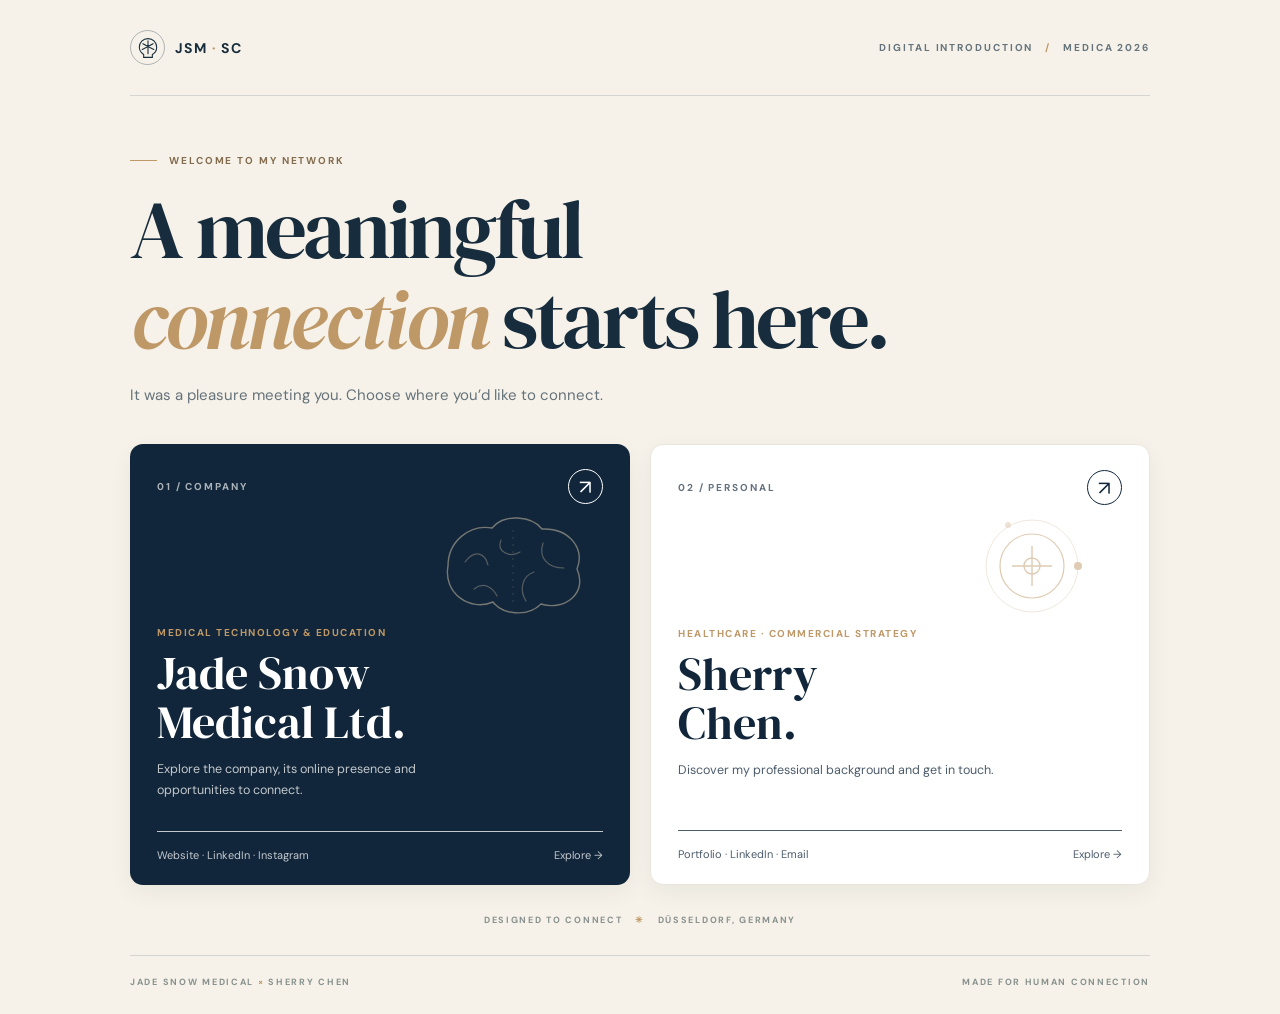
==== index.html @ 22fd9525 "Initial NFC landing page for Jade Snow Medical x Sherry Chen" ====
<!doctype html>
<html lang="en">
<head>
  <meta charset="utf-8">
  <meta name="viewport" content="width=device-width, initial-scale=1">
  <meta name="theme-color" content="#11263A">
  <meta name="description" content="Connect with Jade Snow Medical Ltd. and Sherry Chen. A digital introduction for MEDICA 2026.">
  <meta property="og:title" content="Jade Snow Medical × Sherry Chen">
  <meta property="og:description" content="A digital introduction: clinical innovation and professional connections.">
  <title>Jade Snow Medical × Sherry Chen | Connect</title>
  <link rel="stylesheet" href="styles.css">
  <script defer src="script.js"></script>
</head>
<body>
  <div class="page-shell">
    <header class="site-header">
      <a class="wordmark" href="#home" aria-label="Go to home">
        <span class="brand-mark" aria-hidden="true"><svg viewBox="0 0 36 36" fill="none"><path d="M18 5c-7 0-12 5-12 12 0 5 3 8 6 10v4h12v-4c4-2 6-5 6-10 0-7-5-12-12-12Z" stroke="currentColor" stroke-width="1.5"/><path d="M18 8v18M11 12l7 4 7-4M10 20l8-4 8 4" stroke="currentColor" stroke-width="1.5" stroke-linecap="round"/></svg></span>
        <span>JSM <span class="wordmark-dot">·</span> SC</span>
      </a>
      <span class="header-note">DIGITAL INTRODUCTION <span aria-hidden="true">/</span> MEDICA 2026</span>
    </header>

    <main id="main-content">
      <section class="view view-home is-active" id="home" aria-labelledby="home-title">
        <div class="eyebrow"><span class="eyebrow-line"></span> WELCOME TO MY NETWORK</div>
        <h1 id="home-title">A meaningful<br><em>connection</em> starts here.</h1>
        <p class="intro">It was a pleasure meeting you. Choose where you’d like to connect.</p>

        <div class="choice-grid">
          <a class="choice-card company-card" href="#jade-snow" aria-label="Explore Jade Snow Medical Ltd. company links">
            <div class="choice-top"><span class="card-index">01 / COMPANY</span><span class="arrow-circle" aria-hidden="true">↗</span></div>
            <div class="choice-visual" aria-hidden="true"><svg viewBox="0 0 180 118" fill="none"><path d="M25 60c0-25 22-42 44-38 12-15 40-12 50 1 28-1 43 20 35 40 11 25-13 42-36 35-14 14-39 10-48-2-23 10-50-9-45-36Z" stroke="currentColor" stroke-width="1.4"/><path d="M42 56c10-13 20-9 23 3m13-25c-5 12 9 18 19 12m23-9c-5 15 5 25 21 25M51 83c10-8 19-1 23 7m37-24c-12 4-15 18-8 29" stroke="currentColor" stroke-width="1.2" stroke-linecap="round" opacity=".7"/><path d="M90 24v74" stroke="currentColor" opacity=".4" stroke-dasharray="2 5"/></svg></div>
            <div><p class="choice-kicker">Medical technology & education</p><h2>Jade Snow<br>Medical Ltd.</h2><p class="choice-desc">Explore the company, its online presence and opportunities to connect.</p></div>
            <div class="choice-footer"><span>Website · LinkedIn · Instagram</span><span aria-hidden="true">Explore →</span></div>
          </a>
          <a class="choice-card personal-card" href="#sherry" aria-label="Explore Sherry Chen professional links">
            <div class="choice-top"><span class="card-index">02 / PERSONAL</span><span class="arrow-circle" aria-hidden="true">↗</span></div>
            <div class="choice-visual orbit" aria-hidden="true"><svg viewBox="0 0 180 118" fill="none"><circle cx="90" cy="59" r="32" stroke="currentColor" stroke-width="1.2"/><circle cx="90" cy="59" r="46" stroke="currentColor" stroke-width="1" opacity=".45"/><path d="M90 39v40M70 59h40" stroke="currentColor" stroke-width="1.4"/><circle cx="90" cy="59" r="8" stroke="currentColor" stroke-width="1.4"/><circle cx="136" cy="59" r="4" fill="currentColor"/><circle cx="66" cy="18" r="3" fill="currentColor" opacity=".55"/></svg></div>
            <div><p class="choice-kicker">Healthcare · Commercial strategy</p><h2>Sherry<br>Chen.</h2><p class="choice-desc">Discover my professional background and get in touch.</p></div>
            <div class="choice-footer"><span>Portfolio · LinkedIn · Email</span><span aria-hidden="true">Explore →</span></div>
          </a>
        </div>
        <p class="footer-aside">DESIGNED TO CONNECT <span aria-hidden="true">✳</span> DÜSSELDORF, GERMANY</p>
      </section>

      <section class="view view-detail" id="jade-snow" aria-labelledby="company-title" hidden>
        <a href="#home" class="back-link">← <span>Back to introductions</span></a>
        <div class="detail-head company-head"><span class="detail-tag">01 / COMPANY</span><div class="detail-symbol" aria-hidden="true">✳</div><h1 id="company-title">Jade Snow<br><em>Medical Ltd.</em></h1><p>Medical technology, surgical simulation and clinical education.</p></div>
        <div class="links-panel"><div class="panel-heading"><h2>Explore Jade Snow</h2><span>OFFICIAL CHANNELS</span></div>
          <a class="link-card" href="https://jadesnow-medical.com/" target="_blank" rel="noopener noreferrer"><span class="link-icon">◎</span><span class="link-copy"><strong>Company website</strong><small>Visit Jade Snow Medical</small></span><span class="link-arrow" aria-hidden="true">↗</span></a>
          <a class="link-card" href="https://www.linkedin.com/company/jade-snow-medical/home/?viewAsMember=true" target="_blank" rel="noopener noreferrer"><span class="link-icon link-monogram">in</span><span class="link-copy"><strong>LinkedIn</strong><small>Follow the company</small></span><span class="link-arrow" aria-hidden="true">↗</span></a>
          <a class="link-card" href="https://www.instagram.com/neuro__surg?mdxt=MTg2dWVrajA1NTFmdQ==" target="_blank" rel="noopener noreferrer"><span class="link-icon">▣</span><span class="link-copy"><strong>Instagram</strong><small>See updates and moments</small></span><span class="link-arrow" aria-hidden="true">↗</span></a>
        </div>
        <div class="related-link"><span>Looking to connect personally?</span><a href="#sherry">Meet Sherry Chen →</a></div>
      </section>

      <section class="view view-detail" id="sherry" aria-labelledby="personal-title" hidden>
        <a href="#home" class="back-link">← <span>Back to introductions</span></a>
        <div class="detail-head personal-head"><span class="detail-tag">02 / PERSONAL</span><div class="detail-symbol" aria-hidden="true">✦</div><h1 id="personal-title">Sherry<br><em>Chen.</em></h1><p>Connecting clinical experience, MedTech and commercial strategy.</p></div>
        <div class="links-panel"><div class="panel-heading"><h2>Let's connect</h2><span>PROFESSIONAL LINKS</span></div>
          <a class="link-card" href="https://sherry-shiuanting-chen.github.io/sherry-chen-portfolio/sherry.html" target="_blank" rel="noopener noreferrer"><span class="link-icon">◎</span><span class="link-copy"><strong>Personal website</strong><small>Explore my portfolio</small></span><span class="link-arrow" aria-hidden="true">↗</span></a>
          <a class="link-card" href="https://www.linkedin.com/in/sherry-chen-334250164" target="_blank" rel="noopener noreferrer"><span class="link-icon link-monogram">in</span><span class="link-copy"><strong>LinkedIn</strong><small>Connect professionally</small></span><span class="link-arrow" aria-hidden="true">↗</span></a>
          <a class="link-card" href="mailto:shiuantingchen@gmail.com"><span class="link-icon">✉</span><span class="link-copy"><strong>Email me</strong><small>shiuantingchen@gmail.com</small></span><span class="link-arrow" aria-hidden="true">↗</span></a>
          <a class="link-card subtle" href="sherry-chen.vcf" download="Sherry-Chen.vcf"><span class="link-icon">＋</span><span class="link-copy"><strong>Save my contact</strong><small>Download a contact card</small></span><span class="link-arrow" aria-hidden="true">↓</span></a>
        </div>
        <div class="related-link"><span>Interested in the company?</span><a href="#jade-snow">Explore Jade Snow Medical →</a></div>
      </section>
    </main>

    <footer class="site-footer"><span>JADE SNOW MEDICAL <span aria-hidden="true">×</span> SHERRY CHEN</span><span>MADE FOR HUMAN CONNECTION</span></footer>
  </div>
</body>
</html>
---- styles.css ----
@import url('https://fonts.googleapis.com/css2?family=DM+Sans:wght@400;500;600;700&family=DM+Serif+Display:ital@0;1&display=swap');
:root { --navy:#11263a; --navy2:#1b3950; --cream:#f6f2e9; --gold:#bf9867; --ink:#172c3c; --muted:#64737c; --line:#e0e2df; --white:#fff; color-scheme:light; }
*{box-sizing:border-box}html{scroll-behavior:smooth}body{margin:0;color:var(--ink);background:var(--cream);font-family:'DM Sans',-apple-system,BlinkMacSystemFont,'Segoe UI',sans-serif;-webkit-font-smoothing:antialiased}a{color:inherit;text-decoration:none}a:focus-visible{outline:3px solid #c28d43;outline-offset:4px}button{font:inherit}.page-shell{width:min(100% - 42px,1020px);margin:auto;min-height:100svh;display:flex;flex-direction:column}.site-header{display:flex;align-items:center;justify-content:space-between;padding:30px 0;border-bottom:1px solid rgba(21,49,67,.15)}.wordmark{display:inline-flex;align-items:center;gap:10px;font-size:14px;letter-spacing:.1em;font-weight:700}.brand-mark{width:35px;height:35px;border:1px solid rgba(17,38,58,.3);border-radius:50%;display:grid;place-items:center}.brand-mark svg{width:26px;height:26px}.wordmark-dot{color:var(--gold)}.header-note,.footer-aside,.site-footer,.eyebrow,.card-index,.detail-tag,.panel-heading>span{font-size:10px;font-weight:700;letter-spacing:.19em}.header-note{color:var(--muted)}.header-note span{padding:0 8px;color:var(--gold)}main{flex:1}.view{max-width:100%;animation:appear .28s ease both}.view[hidden]{display:none!important}@keyframes appear{from{opacity:0;transform:translateY(7px)}to{opacity:1;transform:translateY(0)}}.view-home{padding:58px 0 29px}.eyebrow{display:flex;gap:12px;align-items:center;color:#846c4e}.eyebrow-line{height:1px;width:27px;background:var(--gold)}h1,h2,p{margin-top:0}.view-home h1,.detail-head h1{font-family:'DM Serif Display',Georgia,serif;font-weight:400;letter-spacing:-.038em}.view-home h1{font-size:clamp(49px,8vw,83px);line-height:1.08;margin:18px 0}.view-home h1 em,.detail-head h1 em{font-weight:400;color:var(--gold)}.intro{font-size:15px;line-height:1.8;color:#65727a;margin:0 0 35px;max-width:520px}.choice-grid{display:grid;grid-template-columns:1fr 1fr;gap:20px}.choice-card{border-radius:13px;padding:25px 27px 23px;min-height:388px;display:flex;flex-direction:column;position:relative;overflow:hidden;box-shadow:0 8px 24px rgba(10,28,44,.055);transition:transform .2s ease,box-shadow .2s ease}.choice-card:hover{transform:translateY(-4px);box-shadow:0 17px 36px rgba(10,28,44,.13)}.company-card{background:var(--navy);color:#fff}.personal-card{background:#fff;color:var(--navy);border:1px solid #e9e5dd}.choice-top,.choice-footer{display:flex;justify-content:space-between;align-items:center;gap:8px}.card-index{opacity:.65}.arrow-circle{width:35px;height:35px;border:1px solid currentColor;border-radius:50%;display:grid;place-items:center;font-size:20px}.choice-visual{height:122px;display:flex;align-items:center;justify-content:flex-end;opacity:.5}.choice-visual svg{height:118px;width:180px}.company-card .choice-visual{color:#d9c7ad}.personal-card .choice-visual{color:var(--gold)}.choice-kicker{font-size:10px;text-transform:uppercase;letter-spacing:.15em;color:var(--gold);font-weight:700;margin:0 0 10px}.choice-card h2{font-family:'DM Serif Display',Georgia,serif;font-weight:400;font-size:clamp(30px,4.2vw,46px);line-height:1.06;margin:0 0 12px}.choice-desc{max-width:330px;font-size:12.5px;line-height:1.7;opacity:.75;margin:0 0 30px}.choice-footer{margin-top:auto;border-top:1px solid currentColor;padding-top:16px;font-size:11px;opacity:.75}.footer-aside{margin:29px 0 0;color:#89918e;text-align:center;font-size:9px}.footer-aside span{color:var(--gold);padding:0 9px}.site-footer{display:flex;gap:12px;justify-content:space-between;border-top:1px solid rgba(21,49,67,.15);padding:20px 0 26px;color:#88918e;font-size:9px}.site-footer span span{color:var(--gold)}.view-detail{width:min(100%,630px);margin:0 auto;padding:32px 0 66px}.back-link{display:inline-flex;align-items:center;gap:9px;color:#586c79;font-size:12px;font-weight:600;margin:0 0 24px;padding:10px 0}.back-link:hover{text-decoration:underline}.detail-head{border-radius:14px;padding:34px 34px 31px;position:relative;overflow:hidden;min-height:260px}.company-head{background:var(--navy);color:#fff}.personal-head{background:#e9e4da;color:var(--navy)}.detail-tag{opacity:.65}.detail-symbol{position:absolute;right:35px;top:25px;color:var(--gold);font-size:44px}.detail-head h1{font-size:clamp(43px,9vw,65px);line-height:1.06;margin:29px 0 13px}.detail-head p{font-size:13px;line-height:1.65;max-width:370px;margin:0;opacity:.78}.links-panel{margin-top:25px}.panel-heading{display:flex;justify-content:space-between;align-items:end;gap:10px;margin-bottom:14px}.panel-heading h2{font-size:17px;font-weight:700;margin:0}.panel-heading>span{color:#8b948f;font-size:9px}.link-card{display:flex;align-items:center;gap:15px;border:1px solid #dddeda;border-radius:10px;background:#fff;padding:16px;margin:10px 0;transition:border-color .15s,transform .15s}.link-card:hover{border-color:#be9b6f;transform:translateX(3px)}.link-icon{height:38px;width:38px;border:1px solid #d8d9d5;border-radius:50%;display:grid;place-items:center;font-size:22px;font-family:Georgia,serif;color:#8c6c48;flex-shrink:0}.link-monogram{font:bold 16px Arial,sans-serif}.link-copy{display:flex;flex-direction:column;gap:5px;min-width:0;flex:1}.link-copy strong{font-size:13px}.link-copy small{color:#6a777b;font-size:11px;overflow-wrap:anywhere}.link-arrow{color:#a08869;font-size:20px}.link-card.subtle{background:transparent;border-style:dashed}.related-link{margin-top:24px;display:flex;gap:10px;justify-content:space-between;flex-wrap:wrap;font-size:12px;color:#6a777b}.related-link a{font-weight:700;color:var(--navy);text-decoration:underline;text-underline-offset:3px}@media(max-width:690px){.page-shell{width:min(100% - 32px,520px)}.site-header{padding:19px 0}.header-note{font-size:8px;letter-spacing:.08em}.view-home{padding:38px 0 22px}.view-home h1{font-size:clamp(45px,11vw,67px)}.intro{font-size:13px;margin-bottom:24px}.choice-grid{grid-template-columns:1fr;gap:14px}.choice-card{min-height:310px;padding:22px}.choice-visual{position:absolute;right:15px;top:36px;height:90px;opacity:.4}.choice-visual svg{width:138px;height:91px}.choice-card h2{font-size:38px}.choice-card .choice-kicker{margin-top:53px}.choice-desc{font-size:12px;margin-bottom:18px;max-width:250px}.choice-footer{font-size:10px}.site-footer{font-size:8px;line-height:1.5;letter-spacing:.07em}.detail-head{padding:25px 24px 28px;min-height:240px}.view-detail{padding:20px 0 50px}.link-card{padding:13px}}@media(prefers-reduced-motion:reduce){*,*::before,*::after{scroll-behavior:auto!important;animation:none!important;transition:none!important}}@media print{body{background:white}.choice-grid{display:block}.choice-card{break-inside:avoid;margin-bottom:15px}.site-header,.site-footer{display:none}}
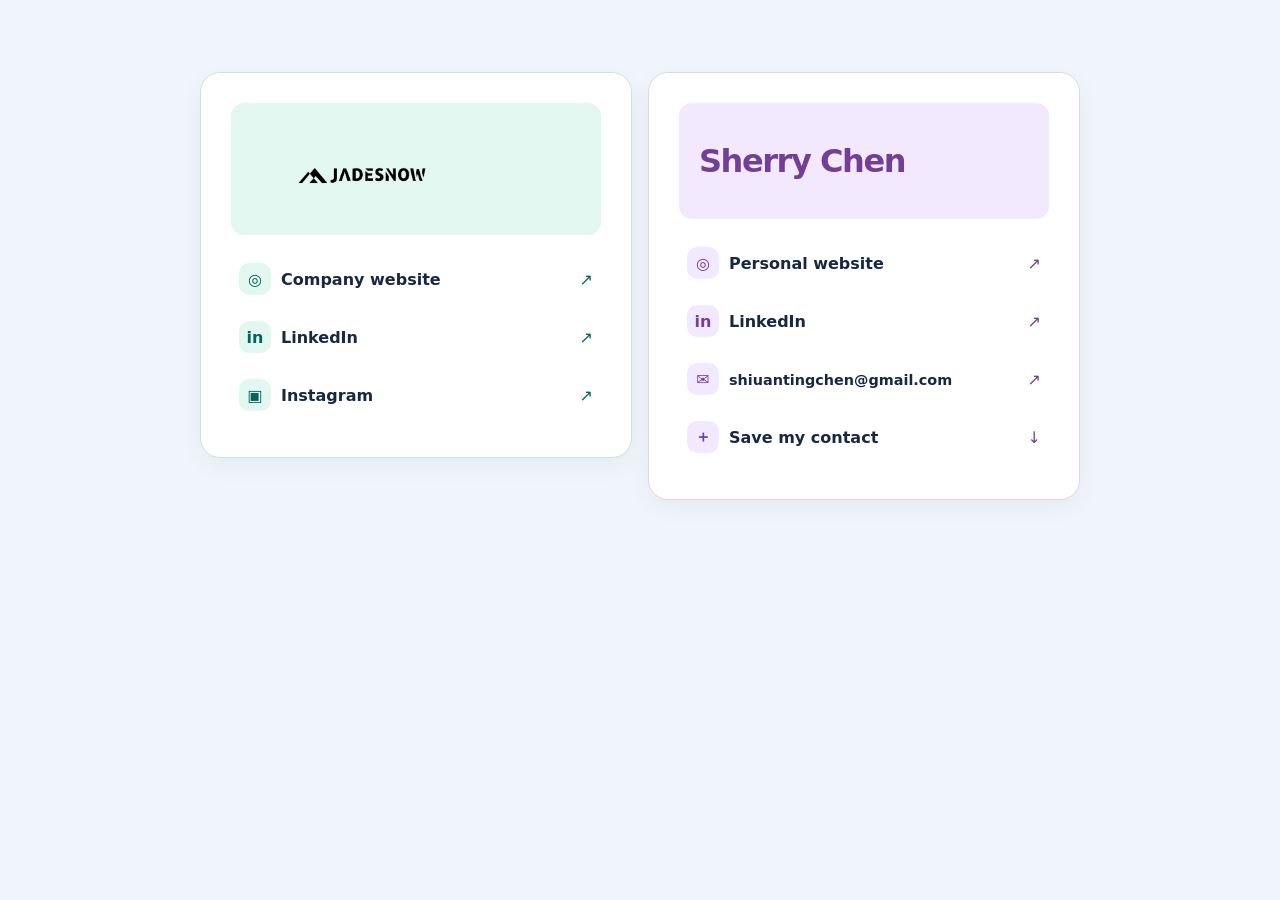
==== commit 245263cf: "Redesign landing page as single-page split layout with logo" ====
--- a/index.html
+++ b/index.html
@@ -1,74 +1,46 @@
 <!doctype html>
 <html lang="en">
 <head>
-  <meta charset="utf-8">
-  <meta name="viewport" content="width=device-width, initial-scale=1">
-  <meta name="theme-color" content="#11263A">
-  <meta name="description" content="Connect with Jade Snow Medical Ltd. and Sherry Chen. A digital introduction for MEDICA 2026.">
-  <meta property="og:title" content="Jade Snow Medical × Sherry Chen">
-  <meta property="og:description" content="A digital introduction: clinical innovation and professional connections.">
-  <title>Jade Snow Medical × Sherry Chen | Connect</title>
-  <link rel="stylesheet" href="styles.css">
-  <script defer src="script.js"></script>
+<meta charset="utf-8">
+<meta name="viewport" content="width=device-width, initial-scale=1">
+<title>Jade Snow Medical | Sherry Chen</title>
+<style>
+*{box-sizing:border-box}
+body{margin:0;background:#f4f0e7;color:#13293a;font:16px system-ui,sans-serif}
+main{width:min(100% - 32px,880px);margin:clamp(20px,6vw,72px) auto;display:grid;gap:16px}
+section{background:#fffdf9;border:1px solid #e4ded2;border-radius:20px;padding:clamp(16px,4vw,30px)}
+h1,h2{margin:0 0 18px;font:600 32px Georgia,serif}
+h1 img{display:block;width:min(100%,230px);height:auto}
+.link-card{display:grid;grid-template-columns:28px 1fr auto;gap:10px;align-items:center;min-height:52px;padding:8px 12px;border-top:1px solid #e4ded2;color:inherit;text-decoration:none}
+.link-card:hover,.link-card:focus-visible{background:#f4f0e7}
+.link-copy small{display:none}
+.link-arrow{color:#795e3d}
+@media(min-width:720px){main{grid-template-columns:1fr 1fr;align-items:start}}
+
+body{background:#eff5fa;color:#172942}
+section{--accent:#00665b;--tint:#e2f7ef;background:#fff;border-color:#c9e4da;box-shadow:0 8px 24px #1729420c}
+section:last-child{--accent:#733f96;--tint:#f3e9ff;border-color:#e2d3ef}
+h1,h2{display:grid;align-items:center;min-height:116px;padding:16px 20px;border-radius:13px;background:var(--tint);color:var(--accent)}
+h2{font-family:"Avenir Next",system-ui,sans-serif;letter-spacing:-.045em}
+h1 img{width:min(100%,200px)}
+.link-card{grid-template-columns:32px minmax(0,1fr) auto;margin-block:6px;border:0;border-radius:11px;padding-inline:8px}
+.link-icon{display:grid;place-items:center;width:32px;height:32px;border-radius:10px;background:var(--tint);color:var(--accent);font-weight:700}
+.link-arrow{color:var(--accent)}
+.link-card:hover,.link-card:focus-visible{background:var(--tint)}
+.link-card:focus-visible{outline:2px solid var(--accent);outline-offset:2px}
+.email-address{font-size:.9em;overflow-wrap:anywhere}
+</style>
 </head>
-<body>
-  <div class="page-shell">
-    <header class="site-header">
-      <a class="wordmark" href="#home" aria-label="Go to home">
-        <span class="brand-mark" aria-hidden="true"><svg viewBox="0 0 36 36" fill="none"><path d="M18 5c-7 0-12 5-12 12 0 5 3 8 6 10v4h12v-4c4-2 6-5 6-10 0-7-5-12-12-12Z" stroke="currentColor" stroke-width="1.5"/><path d="M18 8v18M11 12l7 4 7-4M10 20l8-4 8 4" stroke="currentColor" stroke-width="1.5" stroke-linecap="round"/></svg></span>
-        <span>JSM <span class="wordmark-dot">·</span> SC</span>
-      </a>
-      <span class="header-note">DIGITAL INTRODUCTION <span aria-hidden="true">/</span> MEDICA 2026</span>
-    </header>
-
-    <main id="main-content">
-      <section class="view view-home is-active" id="home" aria-labelledby="home-title">
-        <div class="eyebrow"><span class="eyebrow-line"></span> WELCOME TO MY NETWORK</div>
-        <h1 id="home-title">A meaningful<br><em>connection</em> starts here.</h1>
-        <p class="intro">It was a pleasure meeting you. Choose where you’d like to connect.</p>
-
-        <div class="choice-grid">
-          <a class="choice-card company-card" href="#jade-snow" aria-label="Explore Jade Snow Medical Ltd. company links">
-            <div class="choice-top"><span class="card-index">01 / COMPANY</span><span class="arrow-circle" aria-hidden="true">↗</span></div>
-            <div class="choice-visual" aria-hidden="true"><svg viewBox="0 0 180 118" fill="none"><path d="M25 60c0-25 22-42 44-38 12-15 40-12 50 1 28-1 43 20 35 40 11 25-13 42-36 35-14 14-39 10-48-2-23 10-50-9-45-36Z" stroke="currentColor" stroke-width="1.4"/><path d="M42 56c10-13 20-9 23 3m13-25c-5 12 9 18 19 12m23-9c-5 15 5 25 21 25M51 83c10-8 19-1 23 7m37-24c-12 4-15 18-8 29" stroke="currentColor" stroke-width="1.2" stroke-linecap="round" opacity=".7"/><path d="M90 24v74" stroke="currentColor" opacity=".4" stroke-dasharray="2 5"/></svg></div>
-            <div><p class="choice-kicker">Medical technology & education</p><h2>Jade Snow<br>Medical Ltd.</h2><p class="choice-desc">Explore the company, its online presence and opportunities to connect.</p></div>
-            <div class="choice-footer"><span>Website · LinkedIn · Instagram</span><span aria-hidden="true">Explore →</span></div>
-          </a>
-          <a class="choice-card personal-card" href="#sherry" aria-label="Explore Sherry Chen professional links">
-            <div class="choice-top"><span class="card-index">02 / PERSONAL</span><span class="arrow-circle" aria-hidden="true">↗</span></div>
-            <div class="choice-visual orbit" aria-hidden="true"><svg viewBox="0 0 180 118" fill="none"><circle cx="90" cy="59" r="32" stroke="currentColor" stroke-width="1.2"/><circle cx="90" cy="59" r="46" stroke="currentColor" stroke-width="1" opacity=".45"/><path d="M90 39v40M70 59h40" stroke="currentColor" stroke-width="1.4"/><circle cx="90" cy="59" r="8" stroke="currentColor" stroke-width="1.4"/><circle cx="136" cy="59" r="4" fill="currentColor"/><circle cx="66" cy="18" r="3" fill="currentColor" opacity=".55"/></svg></div>
-            <div><p class="choice-kicker">Healthcare · Commercial strategy</p><h2>Sherry<br>Chen.</h2><p class="choice-desc">Discover my professional background and get in touch.</p></div>
-            <div class="choice-footer"><span>Portfolio · LinkedIn · Email</span><span aria-hidden="true">Explore →</span></div>
-          </a>
-        </div>
-        <p class="footer-aside">DESIGNED TO CONNECT <span aria-hidden="true">✳</span> DÜSSELDORF, GERMANY</p>
-      </section>
-
-      <section class="view view-detail" id="jade-snow" aria-labelledby="company-title" hidden>
-        <a href="#home" class="back-link">← <span>Back to introductions</span></a>
-        <div class="detail-head company-head"><span class="detail-tag">01 / COMPANY</span><div class="detail-symbol" aria-hidden="true">✳</div><h1 id="company-title">Jade Snow<br><em>Medical Ltd.</em></h1><p>Medical technology, surgical simulation and clinical education.</p></div>
-        <div class="links-panel"><div class="panel-heading"><h2>Explore Jade Snow</h2><span>OFFICIAL CHANNELS</span></div>
-          <a class="link-card" href="https://jadesnow-medical.com/" target="_blank" rel="noopener noreferrer"><span class="link-icon">◎</span><span class="link-copy"><strong>Company website</strong><small>Visit Jade Snow Medical</small></span><span class="link-arrow" aria-hidden="true">↗</span></a>
-          <a class="link-card" href="https://www.linkedin.com/company/jade-snow-medical/home/?viewAsMember=true" target="_blank" rel="noopener noreferrer"><span class="link-icon link-monogram">in</span><span class="link-copy"><strong>LinkedIn</strong><small>Follow the company</small></span><span class="link-arrow" aria-hidden="true">↗</span></a>
-          <a class="link-card" href="https://www.instagram.com/neuro__surg?mdxt=MTg2dWVrajA1NTFmdQ==" target="_blank" rel="noopener noreferrer"><span class="link-icon">▣</span><span class="link-copy"><strong>Instagram</strong><small>See updates and moments</small></span><span class="link-arrow" aria-hidden="true">↗</span></a>
-        </div>
-        <div class="related-link"><span>Looking to connect personally?</span><a href="#sherry">Meet Sherry Chen →</a></div>
-      </section>
-
-      <section class="view view-detail" id="sherry" aria-labelledby="personal-title" hidden>
-        <a href="#home" class="back-link">← <span>Back to introductions</span></a>
-        <div class="detail-head personal-head"><span class="detail-tag">02 / PERSONAL</span><div class="detail-symbol" aria-hidden="true">✦</div><h1 id="personal-title">Sherry<br><em>Chen.</em></h1><p>Connecting clinical experience, MedTech and commercial strategy.</p></div>
-        <div class="links-panel"><div class="panel-heading"><h2>Let's connect</h2><span>PROFESSIONAL LINKS</span></div>
-          <a class="link-card" href="https://sherry-shiuanting-chen.github.io/sherry-chen-portfolio/sherry.html" target="_blank" rel="noopener noreferrer"><span class="link-icon">◎</span><span class="link-copy"><strong>Personal website</strong><small>Explore my portfolio</small></span><span class="link-arrow" aria-hidden="true">↗</span></a>
-          <a class="link-card" href="https://www.linkedin.com/in/sherry-chen-334250164" target="_blank" rel="noopener noreferrer"><span class="link-icon link-monogram">in</span><span class="link-copy"><strong>LinkedIn</strong><small>Connect professionally</small></span><span class="link-arrow" aria-hidden="true">↗</span></a>
-          <a class="link-card" href="mailto:shiuantingchen@gmail.com"><span class="link-icon">✉</span><span class="link-copy"><strong>Email me</strong><small>shiuantingchen@gmail.com</small></span><span class="link-arrow" aria-hidden="true">↗</span></a>
-          <a class="link-card subtle" href="sherry-chen.vcf" download="Sherry-Chen.vcf"><span class="link-icon">＋</span><span class="link-copy"><strong>Save my contact</strong><small>Download a contact card</small></span><span class="link-arrow" aria-hidden="true">↓</span></a>
-        </div>
-        <div class="related-link"><span>Interested in the company?</span><a href="#jade-snow">Explore Jade Snow Medical →</a></div>
-      </section>
-    </main>
-
-    <footer class="site-footer"><span>JADE SNOW MEDICAL <span aria-hidden="true">×</span> SHERRY CHEN</span><span>MADE FOR HUMAN CONNECTION</span></footer>
-  </div>
-</body>
-</html>
+<body><main>
+<section aria-labelledby="company"><h1 id="company"><img src="jade-snow-logo.png" alt="Jade Snow Medical Ltd."></h1>
+<a class="link-card" href="https://jadesnow-medical.com/" target="_blank" rel="noopener noreferrer"><span class="link-icon">◎</span><span class="link-copy"><strong>Company website</strong><small>Visit Jade Snow Medical</small></span><span class="link-arrow" aria-hidden="true">↗</span></a>
+<a class="link-card" href="https://www.linkedin.com/company/jade-snow-medical/home/?viewAsMember=true" target="_blank" rel="noopener noreferrer"><span class="link-icon link-monogram">in</span><span class="link-copy"><strong>LinkedIn</strong><small>Follow the company</small></span><span class="link-arrow" aria-hidden="true">↗</span></a>
+<a class="link-card" href="https://www.instagram.com/neuro__surg?mdxt=MTg2dWVrajA1NTFmdQ==" target="_blank" rel="noopener noreferrer"><span class="link-icon">▣</span><span class="link-copy"><strong>Instagram</strong><small>See updates and moments</small></span><span class="link-arrow" aria-hidden="true">↗</span></a>
+</section>
+<section aria-labelledby="personal"><h2 id="personal">Sherry Chen</h2>
+<a class="link-card" href="https://sherry-shiuanting-chen.github.io/sherry-chen-portfolio/sherry.html" target="_blank" rel="noopener noreferrer"><span class="link-icon">◎</span><span class="link-copy"><strong>Personal website</strong><small>Explore my portfolio</small></span><span class="link-arrow" aria-hidden="true">↗</span></a>
+<a class="link-card" href="https://www.linkedin.com/in/sherry-chen-334250164" target="_blank" rel="noopener noreferrer"><span class="link-icon link-monogram">in</span><span class="link-copy"><strong>LinkedIn</strong><small>Connect professionally</small></span><span class="link-arrow" aria-hidden="true">↗</span></a>
+<a class="link-card" href="mailto:shiuantingchen@gmail.com"><span class="link-icon">✉</span><span class="link-copy"><strong class="email-address">shiuantingchen@gmail.com</strong></span><span class="link-arrow" aria-hidden="true">↗</span></a>
+<a class="link-card subtle" href="sherry-chen.vcf" download="Sherry-Chen.vcf"><span class="link-icon">＋</span><span class="link-copy"><strong>Save my contact</strong><small>Download a contact card</small></span><span class="link-arrow" aria-hidden="true">↓</span></a>
+</section>
+</main></body></html>
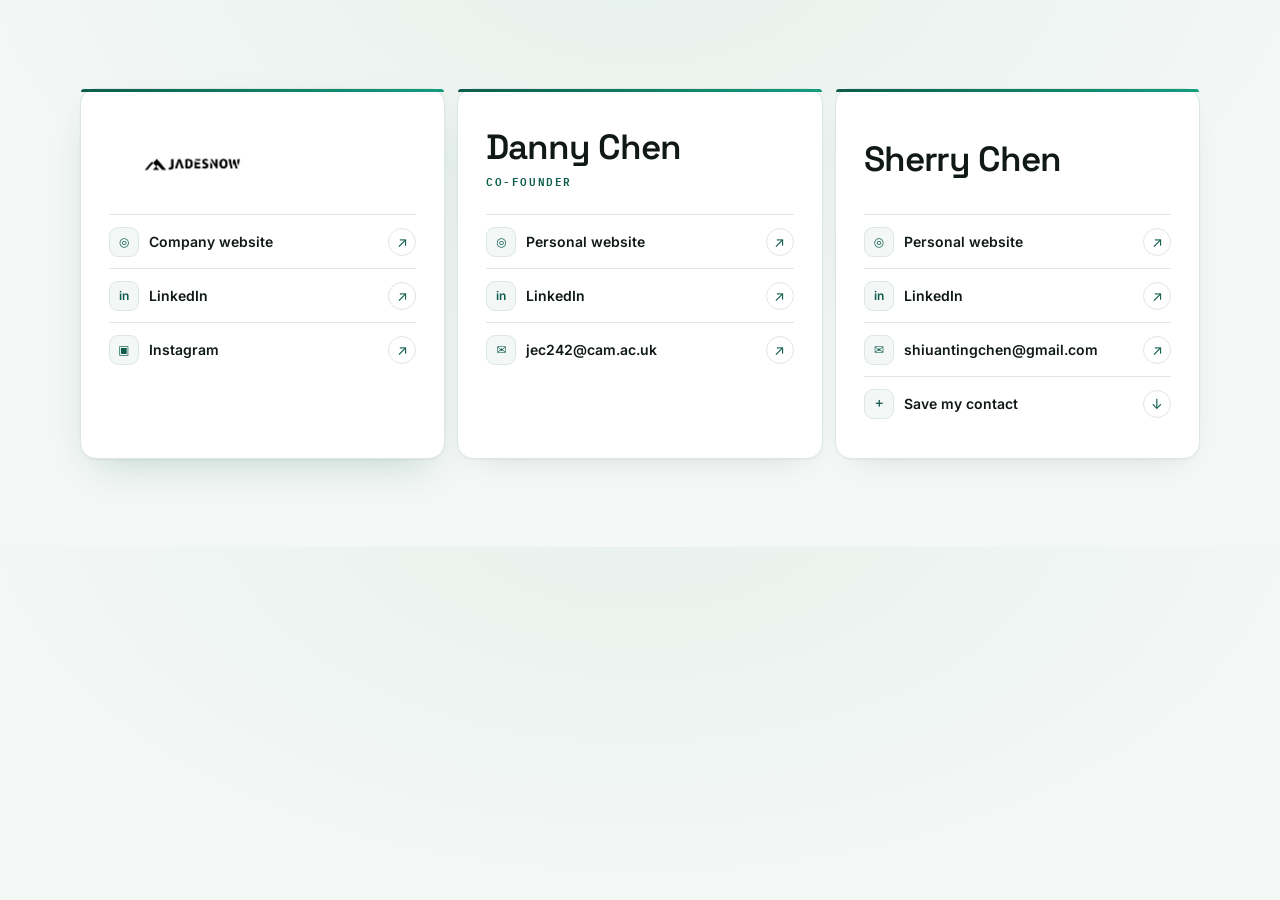
==== commit 6552c8b9: "Add Danny Chen section and refine jade color palette Co-Authored-By: Claude Sonnet 5 <noreply@anthro" ====
--- a/index.html
+++ b/index.html
@@ -4,31 +4,43 @@
 <meta charset="utf-8">
 <meta name="viewport" content="width=device-width, initial-scale=1">
 <title>Jade Snow Medical | Sherry Chen</title>
+<link rel="preconnect" href="https://fonts.googleapis.com">
+<link rel="preconnect" href="https://fonts.gstatic.com" crossorigin>
+<link href="https://fonts.googleapis.com/css2?family=IBM+Plex+Mono:wght@500;600&family=Inter:wght@400;500;600&family=Space+Grotesk:wght@500;600;700&display=swap" rel="stylesheet">
 <style>
+:root{
+  --paper:#f3f7f5;
+  --ink:#101915;
+  --ink-soft:#55675f;
+  --jade:#0e5c4c;
+  --jade-bright:#159c7d;
+  --ice:#dde8e3;
+  --card:#ffffff;
+  --font-display:"Space Grotesk",system-ui,sans-serif;
+  --font-body:"Inter",system-ui,sans-serif;
+  --font-mono:"IBM Plex Mono",ui-monospace,monospace;
+}
 *{box-sizing:border-box}
-body{margin:0;background:#f4f0e7;color:#13293a;font:16px system-ui,sans-serif}
-main{width:min(100% - 32px,880px);margin:clamp(20px,6vw,72px) auto;display:grid;gap:16px}
-section{background:#fffdf9;border:1px solid #e4ded2;border-radius:20px;padding:clamp(16px,4vw,30px)}
-h1,h2{margin:0 0 18px;font:600 32px Georgia,serif}
-h1 img{display:block;width:min(100%,230px);height:auto}
-.link-card{display:grid;grid-template-columns:28px 1fr auto;gap:10px;align-items:center;min-height:52px;padding:8px 12px;border-top:1px solid #e4ded2;color:inherit;text-decoration:none}
-.link-card:hover,.link-card:focus-visible{background:#f4f0e7}
+body{margin:0;background:radial-gradient(ellipse 1200px 700px at 50% -10%,#e7f1ec 0%,var(--paper) 55%);color:var(--ink);font:16px var(--font-body)}
+main{width:min(calc(100% - 32px),1120px);margin:clamp(20px,7vw,88px) auto;display:grid;gap:12px}
+section{position:relative;min-width:0;background:var(--card);border:1px solid var(--ice);border-radius:16px;padding:clamp(16px,2.6vw,28px);box-shadow:0 1px 2px rgba(16,25,21,.04),0 12px 32px -20px rgba(16,25,21,.18);transition:box-shadow .25s ease,transform .25s ease}
+section::before{content:"";position:absolute;inset:0 0 auto 0;height:3px;border-radius:16px 16px 0 0;background:linear-gradient(90deg,var(--jade),var(--jade-bright))}
+main section:first-of-type{box-shadow:0 1px 2px rgba(16,25,21,.05),0 16px 40px -18px rgba(14,92,76,.28)}
+h1,h2{display:flex;flex-direction:column;justify-content:center;align-items:flex-start;gap:6px;margin:0 0 12px;min-height:85px;font:600 clamp(25px,3vw,35px)/1.05 var(--font-display);letter-spacing:-.03em;color:var(--ink)}
+h1 img{display:block;width:min(100%,150px);height:auto}
+h2 small{font:600 11px var(--font-mono);letter-spacing:.14em;text-transform:uppercase;color:var(--jade)}
+.link-card{display:grid;grid-template-columns:30px minmax(0,1fr) 28px;gap:10px;align-items:center;min-height:54px;padding:9px 0;border-top:1px solid var(--ice);color:inherit;text-decoration:none;font-size:14px;transition:transform .2s ease}
 .link-copy small{display:none}
-.link-arrow{color:#795e3d}
-@media(min-width:720px){main{grid-template-columns:1fr 1fr;align-items:start}}
-
-body{background:#eff5fa;color:#172942}
-section{--accent:#00665b;--tint:#e2f7ef;background:#fff;border-color:#c9e4da;box-shadow:0 8px 24px #1729420c}
-section:last-child{--accent:#733f96;--tint:#f3e9ff;border-color:#e2d3ef}
-h1,h2{display:grid;align-items:center;min-height:116px;padding:16px 20px;border-radius:13px;background:var(--tint);color:var(--accent)}
-h2{font-family:"Avenir Next",system-ui,sans-serif;letter-spacing:-.045em}
-h1 img{width:min(100%,200px)}
-.link-card{grid-template-columns:32px minmax(0,1fr) auto;margin-block:6px;border:0;border-radius:11px;padding-inline:8px}
-.link-icon{display:grid;place-items:center;width:32px;height:32px;border-radius:10px;background:var(--tint);color:var(--accent);font-weight:700}
-.link-arrow{color:var(--accent)}
-.link-card:hover,.link-card:focus-visible{background:var(--tint)}
-.link-card:focus-visible{outline:2px solid var(--accent);outline-offset:2px}
-.email-address{font-size:.9em;overflow-wrap:anywhere}
+.link-copy strong{font-weight:600}
+.link-icon{display:grid;place-items:center;width:30px;height:30px;border-radius:9px;background:var(--paper);border:1px solid var(--ice);font-size:12px;font-weight:600;color:var(--jade);text-align:center;transition:background .2s ease,border-color .2s ease,color .2s ease}
+.link-arrow{display:grid;place-items:center;width:28px;height:28px;border:1px solid var(--ice);border-radius:50%;color:var(--jade);transition:background .2s ease,border-color .2s ease,color .2s ease,transform .2s ease,box-shadow .2s ease}
+.link-card:hover,.link-card:focus-visible{color:var(--jade);transform:translateX(2px)}
+.link-card:hover .link-icon,.link-card:focus-visible .link-icon{background:var(--jade);border-color:var(--jade);color:#fff}
+.link-card:hover .link-arrow,.link-card:focus-visible .link-arrow{background:linear-gradient(135deg,var(--jade),var(--jade-bright));border-color:var(--jade);color:#fff;box-shadow:0 6px 16px -6px rgba(14,92,76,.5)}
+.link-card:focus-visible{outline:2px solid var(--jade);outline-offset:3px;border-radius:4px}
+.email-address{overflow-wrap:anywhere}
+@media(min-width:840px){main{grid-template-columns:repeat(3,minmax(0,1fr))}}
+@media(prefers-reduced-motion:reduce){section,.link-card,.link-icon,.link-arrow{transition:none}.link-card:hover{transform:none}}
 </style>
 </head>
 <body><main>
@@ -37,6 +49,11 @@
 <a class="link-card" href="https://www.linkedin.com/company/jade-snow-medical/home/?viewAsMember=true" target="_blank" rel="noopener noreferrer"><span class="link-icon link-monogram">in</span><span class="link-copy"><strong>LinkedIn</strong><small>Follow the company</small></span><span class="link-arrow" aria-hidden="true">↗</span></a>
 <a class="link-card" href="https://www.instagram.com/neuro__surg?mdxt=MTg2dWVrajA1NTFmdQ==" target="_blank" rel="noopener noreferrer"><span class="link-icon">▣</span><span class="link-copy"><strong>Instagram</strong><small>See updates and moments</small></span><span class="link-arrow" aria-hidden="true">↗</span></a>
 </section>
+<section aria-labelledby="danny"><h2 id="danny">Danny Chen <small>Co-founder</small></h2>
+<a class="link-card" href="https://profiles.ucl.ac.uk/92523-jiaen-danny-chen" target="_blank" rel="noopener noreferrer"><span class="link-icon" aria-hidden="true">◎</span><span class="link-copy"><strong>Personal website</strong></span><span class="link-arrow" aria-hidden="true">↗</span></a>
+<a class="link-card" href="https://www.linkedin.com/in/dannychenmedicalfablab?utm_source=share_via&amp;utm_content=profile&amp;utm_medium=member_ios" target="_blank" rel="noopener noreferrer"><span class="link-icon" aria-hidden="true">in</span><span class="link-copy"><strong>LinkedIn</strong></span><span class="link-arrow" aria-hidden="true">↗</span></a>
+<a class="link-card" href="mailto:jec242@cam.ac.uk"><span class="link-icon" aria-hidden="true">✉</span><span class="link-copy"><strong class="email-address">jec242@cam.ac.uk</strong></span><span class="link-arrow" aria-hidden="true">↗</span></a>
+</section>
 <section aria-labelledby="personal"><h2 id="personal">Sherry Chen</h2>
 <a class="link-card" href="https://sherry-shiuanting-chen.github.io/sherry-chen-portfolio/sherry.html" target="_blank" rel="noopener noreferrer"><span class="link-icon">◎</span><span class="link-copy"><strong>Personal website</strong><small>Explore my portfolio</small></span><span class="link-arrow" aria-hidden="true">↗</span></a>
 <a class="link-card" href="https://www.linkedin.com/in/sherry-chen-334250164" target="_blank" rel="noopener noreferrer"><span class="link-icon link-monogram">in</span><span class="link-copy"><strong>LinkedIn</strong><small>Connect professionally</small></span><span class="link-arrow" aria-hidden="true">↗</span></a>
